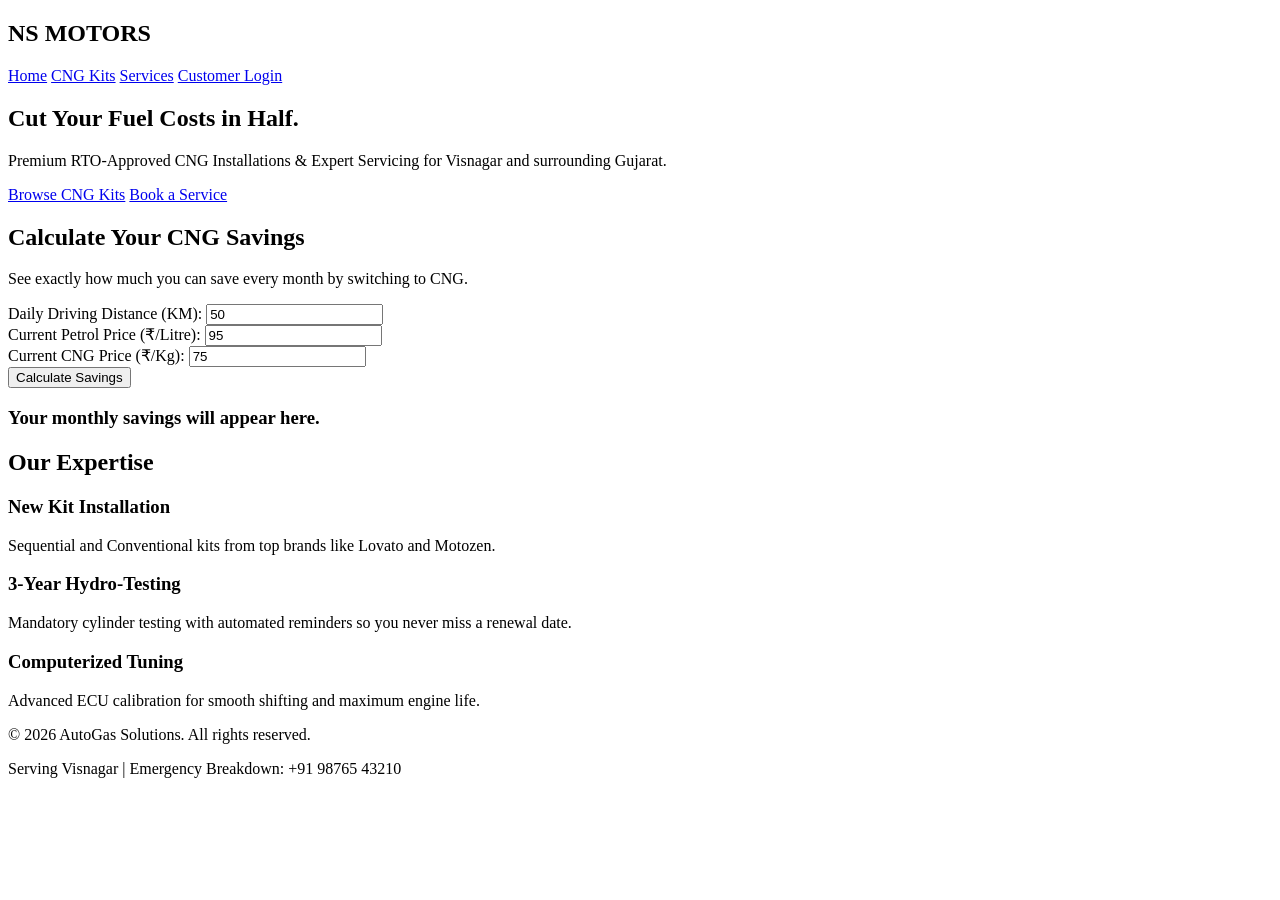
==== index.html @ 2954a450 "Add files via upload" ====
<!DOCTYPE html>
<html lang="en">
<head>
    <meta charset="UTF-8">
    <meta name="viewport" content="width=device-width, initial-scale=1.0">
    <title>Premium CNG Installations | Cut Your Fuel Costs</title>
    
    <!-- Link to your CSS files -->
    <link rel="stylesheet" href="css/global.css">
    <link rel="stylesheet" href="css/storefront.css">
</head>
<body>

    <!-- Navigation Bar -->
    <header class="navbar">
        <div class="logo">
            <!-- Replace with your exported Canva logo -->
            <h2>NS MOTORS</h2>
        </div>
        <nav class="nav-links">
            <a href="index.html" class="active">Home</a>
            <a href="kits.html">CNG Kits</a>
            <a href="services.html">Services</a>
            <a href="customer-portal/login.html" class="login-btn">Customer Login</a>
        </nav>
    </header>

    <!-- Hero Section -->
    <section class="hero-section">
        <div class="hero-content">
            <h1>Cut Your Fuel Costs in Half.</h1>
            <p>Premium RTO-Approved CNG Installations & Expert Servicing for Visnagar and surrounding Gujarat.</p>
            <div class="hero-buttons">
                <a href="kits.html" class="btn btn-primary">Browse CNG Kits</a>
                <a href="services.html" class="btn btn-secondary">Book a Service</a>
            </div>
        </div>
    </section>

    <!-- Interactive Savings Calculator -->
    <section class="calculator-section">
        <div class="container">
            <h2>Calculate Your CNG Savings</h2>
            <p>See exactly how much you can save every month by switching to CNG.</p>
            
            <div class="calculator-box">
                <div class="input-group">
                    <label for="dailyKm">Daily Driving Distance (KM):</label>
                    <input type="number" id="dailyKm" value="50" min="1">
                </div>
                
                <div class="input-group">
                    <label for="petrolPrice">Current Petrol Price (₹/Litre):</label>
                    <input type="number" id="petrolPrice" value="95" min="1">
                </div>

                <div class="input-group">
                    <label for="cngPrice">Current CNG Price (₹/Kg):</label>
                    <input type="number" id="cngPrice" value="75" min="1">
                </div>

                <button class="btn btn-primary" onclick="calculateSavings()">Calculate Savings</button>
                
                <!-- The JavaScript will inject the final amount into this h3 -->
                <div class="result-display">
                    <h3 id="savings-result">Your monthly savings will appear here.</h3>
                </div>
            </div>
        </div>
    </section>

    <!-- Services Overview -->
    <section class="services-overview">
        <div class="container">
            <h2>Our Expertise</h2>
            <div class="services-grid">
                <div class="service-card">
                    <h3>New Kit Installation</h3>
                    <p>Sequential and Conventional kits from top brands like Lovato and Motozen.</p>
                </div>
                <div class="service-card">
                    <h3>3-Year Hydro-Testing</h3>
                    <p>Mandatory cylinder testing with automated reminders so you never miss a renewal date.</p>
                </div>
                <div class="service-card">
                    <h3>Computerized Tuning</h3>
                    <p>Advanced ECU calibration for smooth shifting and maximum engine life.</p>
                </div>
            </div>
        </div>
    </section>

    <!-- Footer -->
    <footer class="site-footer">
        <div class="container">
            <p>&copy; 2026 AutoGas Solutions. All rights reserved.</p>
            <p>Serving Visnagar | Emergency Breakdown: +91 98765 43210</p>
        </div>
    </footer>

    <!-- Load the JavaScript files at the bottom for faster page load -->
    <script src="js/storefront/main.js"></script>
    <script src="js/storefront/calculator.js"></script>

</body>
</html>
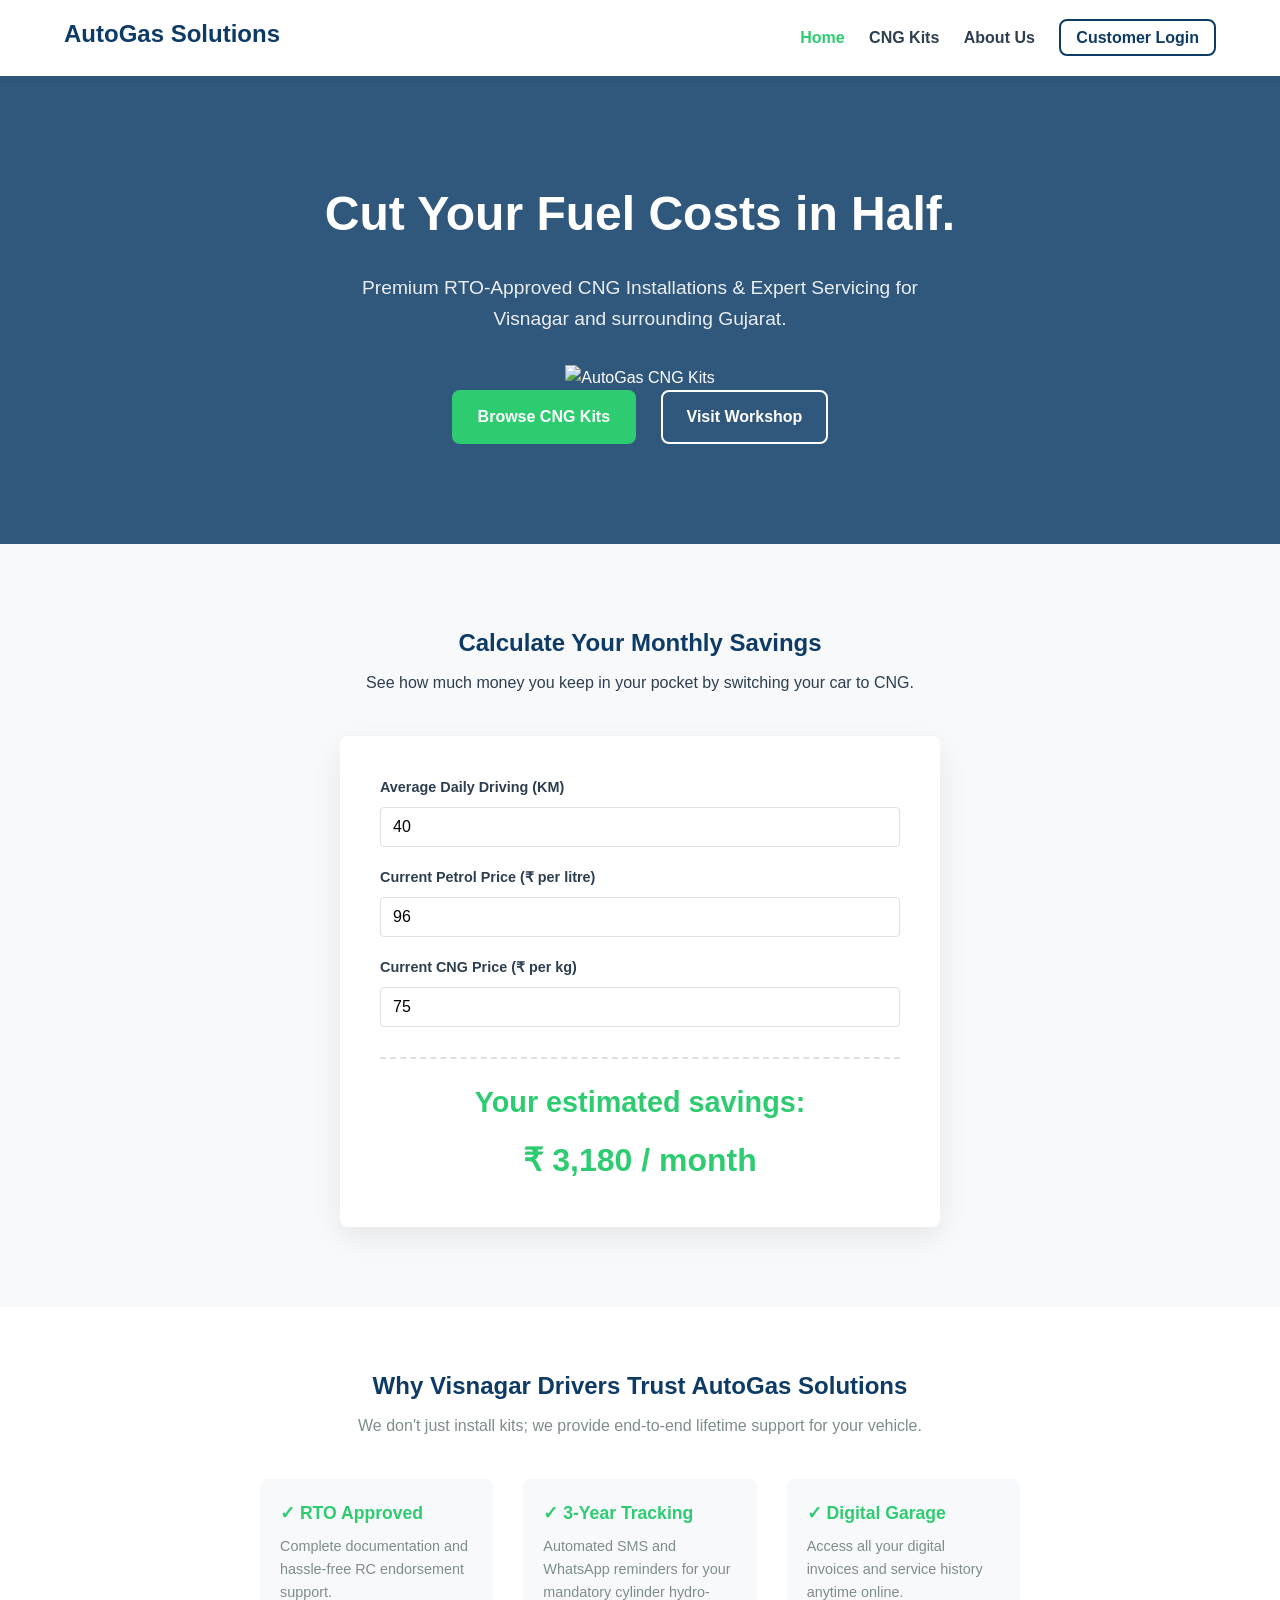
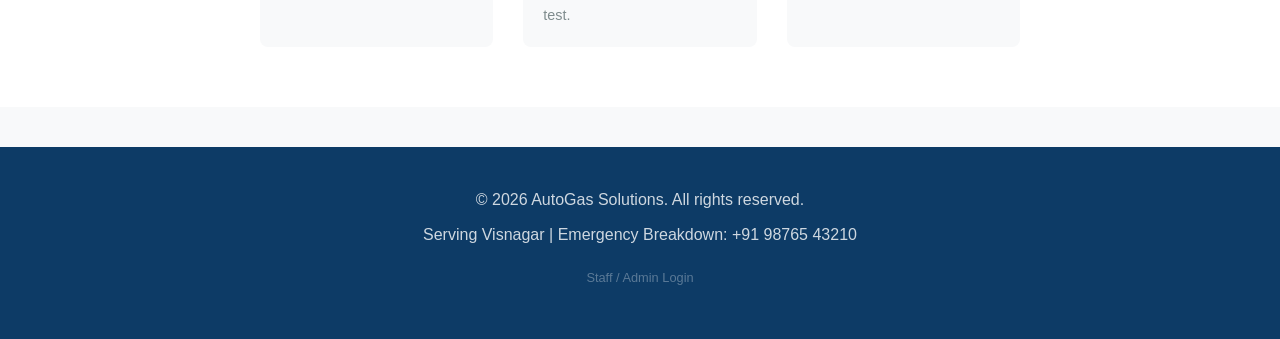
==== commit 2bc190ef: "Revise index.html for AutoGas Solutions website Updated the HTML structure and content for the AutoG" ====
--- a/index.html
+++ b/index.html
@@ -3,7 +3,7 @@
 <head>
     <meta charset="UTF-8">
     <meta name="viewport" content="width=device-width, initial-scale=1.0">
-    <title>Premium CNG Installations | Cut Your Fuel Costs</title>
+    <title>AutoGas Solutions | Premium CNG Installations in Visnagar</title>
     
     <!-- Link to your CSS files -->
     <link rel="stylesheet" href="css/global.css">
@@ -14,77 +14,86 @@
     <!-- Navigation Bar -->
     <header class="navbar">
         <div class="logo">
-            <!-- Replace with your exported Canva logo -->
-            <h2>NS MOTORS</h2>
+            <!-- Company name acts as a button to the home page -->
+            <a href="index.html" style="text-decoration: none; color: inherit;">
+                <h2>AutoGas Solutions</h2>
+            </a>
         </div>
         <nav class="nav-links">
             <a href="index.html" class="active">Home</a>
             <a href="kits.html">CNG Kits</a>
-            <a href="services.html">Services</a>
+            <a href="about.html">About Us</a>
             <a href="customer-portal/login.html" class="login-btn">Customer Login</a>
         </nav>
     </header>
 
     <!-- Hero Section -->
-    <section class="hero-section">
-        <div class="hero-content">
-            <h1>Cut Your Fuel Costs in Half.</h1>
-            <p>Premium RTO-Approved CNG Installations & Expert Servicing for Visnagar and surrounding Gujarat.</p>
-            <div class="hero-buttons">
-                <a href="kits.html" class="btn btn-primary">Browse CNG Kits</a>
-                <a href="services.html" class="btn btn-secondary">Book a Service</a>
-            </div>
+<section class="hero-section">
+    <div class="container hero-content">
+        <h1>Cut Your Fuel Costs in Half.</h1>
+        <p>Premium RTO-Approved CNG Installations & Expert Servicing for Visnagar and surrounding Gujarat.</p>
+        
+        <!-- FIXED: Moved the image here, outside the buttons! -->
+        <img src="assets/img/hero-bg.png" alt="AutoGas CNG Kits" class="hero-banner-img">
+        
+        <div class="hero-buttons">
+            <a href="kits.html" class="btn btn-primary">Browse CNG Kits</a>
+            <a href="about.html" class="btn btn-outline" style="border-color: white; color: white;">Visit Workshop</a>
         </div>
-    </section>
+    </div>
+</section>
 
-    <!-- Interactive Savings Calculator -->
+    <!-- CNG Savings Calculator Section -->
     <section class="calculator-section">
         <div class="container">
-            <h2>Calculate Your CNG Savings</h2>
-            <p>See exactly how much you can save every month by switching to CNG.</p>
+            <h2>Calculate Your Monthly Savings</h2>
+            <p>See how much money you keep in your pocket by switching your car to CNG.</p>
             
             <div class="calculator-box">
                 <div class="input-group">
-                    <label for="dailyKm">Daily Driving Distance (KM):</label>
-                    <input type="number" id="dailyKm" value="50" min="1">
-                </div>
-                
-                <div class="input-group">
-                    <label for="petrolPrice">Current Petrol Price (₹/Litre):</label>
-                    <input type="number" id="petrolPrice" value="95" min="1">
+                    <label for="dailyKm">Average Daily Driving (KM)</label>
+                    <input type="number" id="dailyKm" value="40" min="1">
                 </div>
 
                 <div class="input-group">
-                    <label for="cngPrice">Current CNG Price (₹/Kg):</label>
+                    <label for="petrolPrice">Current Petrol Price (₹ per litre)</label>
+                    <input type="number" id="petrolPrice" value="96" min="1">
+                </div>
+
+                <div class="input-group">
+                    <label for="cngPrice">Current CNG Price (₹ per kg)</label>
                     <input type="number" id="cngPrice" value="75" min="1">
                 </div>
 
-                <button class="btn btn-primary" onclick="calculateSavings()">Calculate Savings</button>
-                
-                <!-- The JavaScript will inject the final amount into this h3 -->
                 <div class="result-display">
-                    <h3 id="savings-result">Your monthly savings will appear here.</h3>
+                    <h3>Your estimated savings:</h3>
+                    <div id="savings-result" style="font-size: 2rem; font-weight: bold; color: var(--eco-green); margin-top: 10px;">
+                        <!-- Calculated dynamically via JS, fallback static text below -->
+                        ₹ 4,200 / month
+                    </div>
                 </div>
             </div>
         </div>
     </section>
 
-    <!-- Services Overview -->
-    <section class="services-overview">
-        <div class="container">
-            <h2>Our Expertise</h2>
-            <div class="services-grid">
-                <div class="service-card">
-                    <h3>New Kit Installation</h3>
-                    <p>Sequential and Conventional kits from top brands like Lovato and Motozen.</p>
+    <!-- Why Choose Us Section -->
+    <section class="catalog-section" style="background-color: white;">
+        <div class="container text-center" style="max-width: 800px;">
+            <h2>Why Visnagar Drivers Trust AutoGas Solutions</h2>
+            <p style="color: var(--text-muted); margin-bottom: 40px;">We don't just install kits; we provide end-to-end lifetime support for your vehicle.</p>
+            
+            <div style="display: grid; grid-template-columns: repeat(auto-fit, minmax(220px, 1fr)); gap: 30px; text-align: left;">
+                <div style="padding: 20px; background: var(--bg-light); border-radius: 8px;">
+                    <h3 style="font-size: 1.1rem; color: var(--eco-green);">✓ RTO Approved</h3>
+                    <p style="font-size: 0.9rem; color: var(--text-muted);">Complete documentation and hassle-free RC endorsement support.</p>
                 </div>
-                <div class="service-card">
-                    <h3>3-Year Hydro-Testing</h3>
-                    <p>Mandatory cylinder testing with automated reminders so you never miss a renewal date.</p>
+                <div style="padding: 20px; background: var(--bg-light); border-radius: 8px;">
+                    <h3 style="font-size: 1.1rem; color: var(--eco-green);">✓ 3-Year Tracking</h3>
+                    <p style="font-size: 0.9rem; color: var(--text-muted);">Automated SMS and WhatsApp reminders for your mandatory cylinder hydro-test.</p>
                 </div>
-                <div class="service-card">
-                    <h3>Computerized Tuning</h3>
-                    <p>Advanced ECU calibration for smooth shifting and maximum engine life.</p>
+                <div style="padding: 20px; background: var(--bg-light); border-radius: 8px;">
+                    <h3 style="font-size: 1.1rem; color: var(--eco-green);">✓ Digital Garage</h3>
+                    <p style="font-size: 0.9rem; color: var(--text-muted);">Access all your digital invoices and service history anytime online.</p>
                 </div>
             </div>
         </div>
@@ -95,12 +104,49 @@
         <div class="container">
             <p>&copy; 2026 AutoGas Solutions. All rights reserved.</p>
             <p>Serving Visnagar | Emergency Breakdown: +91 98765 43210</p>
+            
+            <!-- Discreet Staff Link -->
+            <p style="margin-top: 20px; font-size: 0.8rem;">
+                <a href="admin-portal/login.html" style="color: rgba(255, 255, 255, 0.4); text-decoration: none;">Staff / Admin Login</a>
+            </p>
         </div>
     </footer>
 
-    <!-- Load the JavaScript files at the bottom for faster page load -->
-    <script src="js/storefront/main.js"></script>
-    <script src="js/storefront/calculator.js"></script>
+    <!-- Inline Script for Basic Calculator Functionality (If JS file is missing) -->
+    <script>
+        document.addEventListener('DOMContentLoaded', () => {
+            const dailyKm = document.getElementById('dailyKm');
+            const petrolPrice = document.getElementById('petrolPrice');
+            const cngPrice = document.getElementById('cngPrice');
+            const resultDisplay = document.getElementById('savings-result');
+
+            function calculateSavings() {
+                const km = parseFloat(dailyKm.value) || 0;
+                const pPrice = parseFloat(petrolPrice.value) || 0;
+                const cPrice = parseFloat(cngPrice.value) || 0;
+
+                // Assumptions: Petrol mileage = 15km/l, CNG mileage = 20km/kg
+                const petrolCostPerDay = (km / 15) * pPrice;
+                const cngCostPerDay = (km / 20) * cPrice;
+
+                const dailySavings = petrolCostPerDay - cngCostPerDay;
+                const monthlySavings = dailySavings * 30;
+
+                if (monthlySavings > 0) {
+                    resultDisplay.innerText = "₹ " + Math.round(monthlySavings).toLocaleString('en-IN') + " / month";
+                } else {
+                    resultDisplay.innerText = "₹ 0 / month";
+                }
+            }
+
+            dailyKm.addEventListener('input', calculateSavings);
+            petrolPrice.addEventListener('input', calculateSavings);
+            cngPrice.addEventListener('input', calculateSavings);
+            
+            // Initial calculation
+            calculateSavings();
+        });
+    </script>
 
 </body>
-</html>+</html>
--- a/css/global.css
+++ b/css/global.css
@@ -0,0 +1,253 @@
+/* ==========================================================================
+   1. GLOBAL VARIABLES (The AutoGas Solutions Design System)
+   ========================================================================== */
+:root {
+    /* Brand Colors */
+    --primary-blue: #0d3b66;      /* Trustworthy dark blue for headers/admin */
+    --eco-green: #2ecc71;         /* Green for CNG/Savings/Primary Actions */
+    --eco-green-hover: #27ae60;
+    --accent-orange: #e67e22;     /* For warnings or secondary actions */
+
+    /* Status Colors */
+    --success: #2ecc71;
+    --warning: #f1c40f;
+    --warning-text: #d35400;
+    --danger: #e74c3c;
+    --info: #3498db;
+
+    /* Backgrounds & Text */
+    --bg-light: #f8f9fa;
+    --bg-white: #ffffff;
+    --text-dark: #2c3e50;
+    --text-muted: #7f8c8d;
+    --border-color: #e0e0e0;
+
+    /* Spacing & Layout */
+    --container-width: 1200px;
+    --border-radius: 8px;
+    --transition-speed: 0.3s;
+    
+    /* Typography */
+    --font-family: 'Segoe UI', Roboto, Helvetica, Arial, sans-serif;
+}
+
+/* ==========================================================================
+   2. CSS RESET & BASE STYLES
+   ========================================================================== */
+* {
+    margin: 0;
+    padding: 0;
+    box-sizing: border-box;
+}
+
+body {
+    font-family: var(--font-family);
+    color: var(--text-dark);
+    background-color: var(--bg-light);
+    line-height: 1.6;
+}
+
+h1, h2, h3, h4, h5, h6 {
+    color: var(--primary-blue);
+    margin-bottom: 0.5rem;
+}
+
+a {
+    text-decoration: none;
+    color: var(--primary-blue);
+    transition: color var(--transition-speed);
+}
+
+a:hover {
+    color: var(--eco-green);
+}
+
+/* ==========================================================================
+   3. LAYOUT UTILITIES
+   ========================================================================== */
+.container {
+    max-width: var(--container-width);
+    margin: 0 auto;
+    padding: 0 20px;
+}
+
+.flex-between {
+    display: flex;
+    justify-content: space-between;
+    align-items: center;
+}
+
+.text-center { text-align: center; }
+.text-success { color: var(--success); }
+.warning-text { color: var(--warning-text); }
+.full-width { width: 100%; }
+.hidden { display: none !important; }
+
+.card-shadow {
+    box-shadow: 0 4px 12px rgba(0, 0, 0, 0.05);
+    border-radius: var(--border-radius);
+}
+
+/* ==========================================================================
+   4. BUTTONS
+   ========================================================================== */
+.btn {
+    display: inline-block;
+    padding: 12px 24px;
+    font-size: 1rem;
+    font-weight: 600;
+    text-align: center;
+    border: 2px solid transparent;
+    border-radius: var(--border-radius);
+    cursor: pointer;
+    transition: all var(--transition-speed) ease;
+}
+
+.btn-primary {
+    background-color: var(--eco-green);
+    color: var(--bg-white);
+}
+
+.btn-primary:hover {
+    background-color: var(--eco-green-hover);
+    color: var(--bg-white);
+}
+
+.btn-secondary {
+    background-color: var(--primary-blue);
+    color: var(--bg-white);
+}
+
+.btn-secondary:hover {
+    background-color: #092a4a;
+    color: var(--bg-white);
+}
+
+.btn-outline {
+    background-color: transparent;
+    border-color: var(--primary-blue);
+    color: var(--primary-blue);
+}
+
+.btn-outline:hover {
+    background-color: var(--primary-blue);
+    color: var(--bg-white);
+}
+
+.btn-small {
+    padding: 8px 16px;
+    font-size: 0.875rem;
+}
+
+/* ==========================================================================
+   5. FORMS & INPUTS
+   ========================================================================== */
+.input-group {
+    margin-bottom: 1.2rem;
+    text-align: left;
+}
+
+.input-group label {
+    display: block;
+    margin-bottom: 0.5rem;
+    font-weight: 600;
+    font-size: 0.9rem;
+}
+
+input[type="text"],
+input[type="number"],
+input[type="email"],
+input[type="password"],
+input[type="tel"],
+input[type="date"],
+select {
+    width: 100%;
+    padding: 10px 12px;
+    border: 1px solid var(--border-color);
+    border-radius: 4px;
+    font-size: 1rem;
+    font-family: var(--font-family);
+    transition: border-color var(--transition-speed);
+}
+
+input:focus, select:focus {
+    outline: none;
+    border-color: var(--eco-green);
+    box-shadow: 0 0 0 2px rgba(46, 204, 113, 0.2);
+}
+
+/* ==========================================================================
+   6. STATUS BADGES
+   ========================================================================== */
+.status-badge {
+    display: inline-block;
+    padding: 4px 10px;
+    border-radius: 20px;
+    font-size: 0.75rem;
+    font-weight: bold;
+    text-transform: uppercase;
+}
+
+.status-badge.success, .status-badge.paid {
+    background-color: rgba(46, 204, 113, 0.15);
+    color: #27ae60;
+}
+
+.status-badge.warning, .status-badge.pending {
+    background-color: rgba(241, 196, 15, 0.2);
+    color: var(--warning-text);
+}
+
+.status-badge.danger {
+    background-color: rgba(231, 76, 60, 0.15);
+    color: var(--danger);
+}
+
+/* ==========================================================================
+   7. MODALS & OVERLAYS (Used in Admin CRM and Billing)
+   ========================================================================== */
+.overlay {
+    position: fixed;
+    top: 0;
+    left: 0;
+    width: 100%;
+    height: 100%;
+    background-color: rgba(0, 0, 0, 0.6);
+    z-index: 999;
+}
+
+.modal {
+    position: fixed;
+    top: 50%;
+    left: 50%;
+    transform: translate(-50%, -50%);
+    background-color: var(--bg-white);
+    border-radius: var(--border-radius);
+    z-index: 1000;
+    width: 90%;
+    max-width: 600px;
+    max-height: 90vh;
+    overflow-y: auto;
+    box-shadow: 0 10px 30px rgba(0,0,0,0.2);
+}
+
+.modal-content {
+    padding: 25px;
+}
+
+.modal-header {
+    border-bottom: 1px solid var(--border-color);
+    padding-bottom: 15px;
+    margin-bottom: 20px;
+}
+
+.close-btn {
+    font-size: 1.5rem;
+    font-weight: bold;
+    cursor: pointer;
+    color: var(--text-muted);
+}
+
+.close-btn:hover {
+    color: var(--danger);
+}
--- a/css/storefront.css
+++ b/css/storefront.css
@@ -0,0 +1,283 @@
+/* ==========================================================================
+   1. NAVIGATION BAR
+   ========================================================================== */
+.navbar {
+    display: flex;
+    justify-content: space-between;
+    align-items: center;
+    padding: 15px 5%;
+    background-color: var(--bg-white);
+    box-shadow: 0 2px 10px rgba(0,0,0,0.05);
+    position: sticky;
+    top: 0;
+    z-index: 100;
+}
+
+.nav-links a {
+    margin-left: 20px;
+    font-weight: 600;
+    color: var(--text-dark);
+}
+
+.nav-links a:hover, 
+.nav-links a.active {
+    color: var(--eco-green);
+}
+
+.nav-links .login-btn {
+    border: 2px solid var(--primary-blue);
+    padding: 8px 15px;
+    border-radius: var(--border-radius);
+    color: var(--primary-blue);
+}
+
+.nav-links .login-btn:hover {
+    background-color: var(--primary-blue);
+    color: var(--bg-white);
+}
+
+/* ==========================================================================
+   2. HERO SECTION (Home Page)
+   ========================================================================== */
+.hero-section {
+    background: linear-gradient(rgba(13, 59, 102, 0.85), rgba(13, 59, 102, 0.85)), url('../assets/hero-bg.jpg') center/cover;
+    color: var(--bg-white);
+    text-align: center;
+    padding: 100px 20px;
+}
+
+.hero-content h1 {
+    font-size: 3rem;
+    color: var(--bg-white);
+    margin-bottom: 20px;
+}
+
+.hero-content p {
+    font-size: 1.2rem;
+    max-width: 600px;
+    margin: 0 auto 30px;
+    opacity: 0.9;
+}
+
+.hero-buttons .btn {
+    margin: 0 10px;
+}
+
+/* ==========================================================================
+   3. INTERNAL PAGE HEADERS (Kits & Services)
+   ========================================================================== */
+.page-header {
+    background-color: var(--primary-blue);
+    color: var(--bg-white);
+    text-align: center;
+    padding: 60px 20px;
+}
+
+.page-header h1 {
+    color: var(--bg-white);
+    font-size: 2.5rem;
+}
+
+/* ==========================================================================
+   4. SAVINGS CALCULATOR
+   ========================================================================== */
+.calculator-section {
+    padding: 80px 0;
+    text-align: center;
+    background-color: var(--bg-light);
+}
+
+.calculator-box {
+    background-color: var(--bg-white);
+    max-width: 600px;
+    margin: 40px auto 0;
+    padding: 40px;
+    border-radius: var(--border-radius);
+    box-shadow: 0 10px 30px rgba(0,0,0,0.08);
+}
+
+.result-display {
+    margin-top: 30px;
+    padding-top: 20px;
+    border-top: 2px dashed var(--border-color);
+}
+
+.result-display h3 {
+    color: var(--eco-green);
+    font-size: 1.8rem;
+}
+
+/* ==========================================================================
+   5. CNG KIT CATALOG (Kits Page)
+   ========================================================================== */
+.catalog-section {
+    padding: 60px 0;
+}
+
+.catalog-layout {
+    display: grid;
+    grid-template-columns: 250px 1fr;
+    gap: 40px;
+}
+
+.sidebar-filters h3 {
+    margin-bottom: 20px;
+    border-bottom: 2px solid var(--border-color);
+    padding-bottom: 10px;
+}
+
+.filter-group {
+    margin-bottom: 25px;
+}
+
+.filter-group h4 {
+    margin-bottom: 10px;
+    font-size: 1rem;
+    color: var(--text-dark);
+}
+
+.filter-group label {
+    display: block;
+    margin-bottom: 8px;
+    cursor: pointer;
+    color: var(--text-muted);
+}
+
+.products-grid {
+    display: grid;
+    grid-template-columns: repeat(auto-fill, minmax(280px, 1fr));
+    gap: 30px;
+}
+
+.kit-card {
+    background-color: var(--bg-white);
+    border-radius: var(--border-radius);
+    box-shadow: 0 4px 15px rgba(0,0,0,0.05);
+    overflow: hidden;
+    transition: transform var(--transition-speed);
+    display: flex;
+    flex-direction: column;
+}
+
+.kit-card:hover {
+    transform: translateY(-5px);
+    box-shadow: 0 8px 25px rgba(0,0,0,0.1);
+}
+
+.kit-image-placeholder {
+    height: 200px;
+    background-color: #e9ecef;
+    display: flex;
+    align-items: center;
+    justify-content: center;
+    color: var(--text-muted);
+}
+
+.kit-info {
+    padding: 20px;
+    flex-grow: 1;
+    display: flex;
+    flex-direction: column;
+}
+
+.kit-info .badge {
+    background-color: rgba(46, 204, 113, 0.15);
+    color: var(--eco-green-hover);
+    padding: 4px 10px;
+    border-radius: 4px;
+    font-size: 0.8rem;
+    font-weight: bold;
+    align-self: flex-start;
+    margin-bottom: 10px;
+}
+
+.kit-info h3 { font-size: 1.2rem; }
+.kit-info p { font-size: 0.9rem; color: var(--text-muted); margin-bottom: 15px; }
+
+.features {
+    list-style: none;
+    margin-bottom: 20px;
+    font-size: 0.9rem;
+}
+
+.price-estimate {
+    font-weight: bold;
+    color: var(--text-dark) !important;
+    font-size: 1.1rem !important;
+    margin-top: auto;
+}
+
+/* ==========================================================================
+   6. SERVICES DETAIL (Services Page)
+   ========================================================================== */
+.services-detail-section {
+    padding: 60px 0;
+}
+
+.service-row {
+    display: flex;
+    align-items: center;
+    gap: 40px;
+    margin-bottom: 60px;
+}
+
+.service-row.reverse-row {
+    flex-direction: row-reverse;
+}
+
+.service-image-placeholder {
+    flex: 1;
+    height: 350px;
+    background-color: #e9ecef;
+    border-radius: var(--border-radius);
+    display: flex;
+    align-items: center;
+    justify-content: center;
+}
+
+.service-info {
+    flex: 1;
+}
+
+.service-info ul {
+    margin-top: 15px;
+    margin-left: 20px;
+}
+
+.highlight-box {
+    background-color: rgba(241, 196, 15, 0.1);
+    border-left: 4px solid var(--warning);
+    padding: 15px 20px;
+    margin-top: 20px;
+    border-radius: 0 4px 4px 0;
+}
+
+/* ==========================================================================
+   7. FOOTER
+   ========================================================================== */
+.site-footer {
+    background-color: var(--primary-blue);
+    color: var(--bg-white);
+    text-align: center;
+    padding: 40px 20px;
+    margin-top: 40px;
+}
+
+.site-footer p { opacity: 0.8; margin-bottom: 10px; }
+
+/* ==========================================================================
+   8. RESPONSIVE DESIGN (Mobile & Tablet)
+   ========================================================================== */
+@media (max-width: 768px) {
+    .navbar { flex-direction: column; text-align: center; }
+    .nav-links { margin-top: 15px; }
+    .nav-links a { margin: 0 10px; }
+    
+    .catalog-layout { grid-template-columns: 1fr; }
+    
+    .service-row, .service-row.reverse-row {
+        flex-direction: column;
+        text-align: center;
+    }
+    .service-info ul { text-align: left; }
+}
